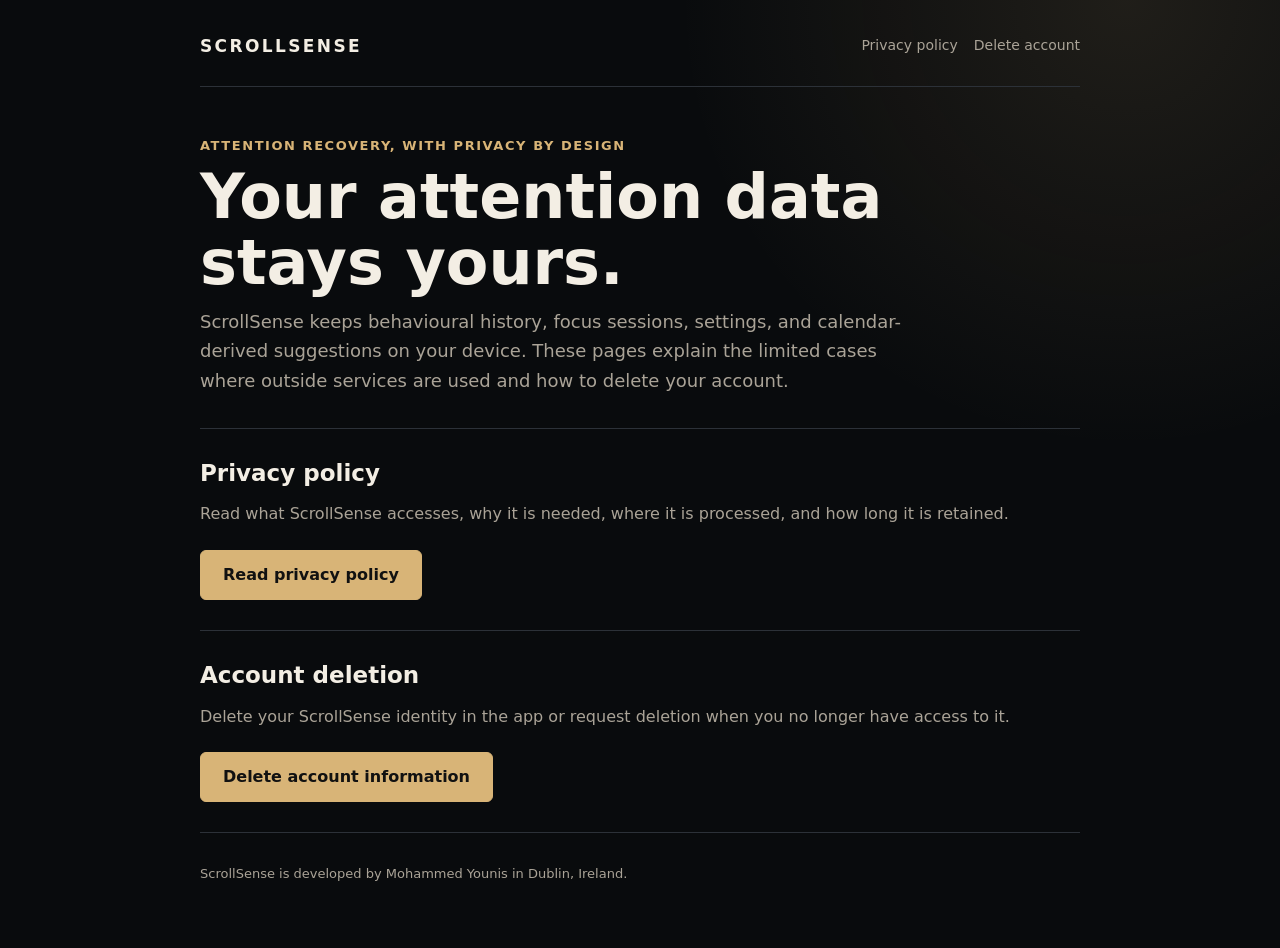
==== index.html @ c6dba680 "Publish ScrollSense legal pages" ====
<!doctype html>
<html lang="en">
<head>
  <meta charset="utf-8">
  <meta name="viewport" content="width=device-width, initial-scale=1">
  <meta name="description" content="ScrollSense privacy and account management information.">
  <title>ScrollSense Legal</title>
  <link rel="stylesheet" href="legal.css">
</head>
<body>
  <div class="shell">
    <header class="brand">
      <a class="brand-name" href="index.html">ScrollSense</a>
      <nav class="nav" aria-label="Legal pages">
        <a href="privacy-policy.html">Privacy policy</a>
        <a href="delete-account.html">Delete account</a>
      </nav>
    </header>
    <main>
      <div class="eyebrow">Attention recovery, with privacy by design</div>
      <h1>Your attention data stays yours.</h1>
      <p class="lede">
        ScrollSense keeps behavioural history, focus sessions, settings, and calendar-derived
        suggestions on your device. These pages explain the limited cases where outside services
        are used and how to delete your account.
      </p>
      <section>
        <h2>Privacy policy</h2>
        <p>Read what ScrollSense accesses, why it is needed, where it is processed, and how long it is retained.</p>
        <a class="action" href="privacy-policy.html">Read privacy policy</a>
      </section>
      <section>
        <h2>Account deletion</h2>
        <p>Delete your ScrollSense identity in the app or request deletion when you no longer have access to it.</p>
        <a class="action" href="delete-account.html">Delete account information</a>
      </section>
    </main>
    <footer>ScrollSense is developed by Mohammed Younis in Dublin, Ireland.</footer>
  </div>
</body>
</html>
---- legal.css ----
:root {
  color-scheme: dark;
  --bg: #090b0d;
  --surface: #12151a;
  --surface-strong: #191d23;
  --border: #2c3138;
  --text: #f3eee4;
  --muted: #aaa397;
  --gold: #d8b477;
  --danger: #e9a17c;
}

* {
  box-sizing: border-box;
}

html {
  background: var(--bg);
}

body {
  margin: 0;
  min-height: 100vh;
  background:
    radial-gradient(circle at 88% 0%, rgba(216, 180, 119, 0.11), transparent 28rem),
    var(--bg);
  color: var(--text);
  font-family: Inter, ui-sans-serif, system-ui, -apple-system, BlinkMacSystemFont, "Segoe UI", sans-serif;
  font-size: 16px;
  line-height: 1.65;
}

a {
  color: var(--gold);
}

a:hover {
  color: #f0d3a0;
}

.shell {
  width: min(880px, calc(100% - 32px));
  margin: 0 auto;
  padding: 28px 0 64px;
}

.brand {
  display: flex;
  align-items: center;
  justify-content: space-between;
  gap: 20px;
  padding: 4px 0 26px;
  border-bottom: 1px solid var(--border);
}

.brand-name {
  color: var(--text);
  font-size: 17px;
  font-weight: 750;
  letter-spacing: 0.14em;
  text-decoration: none;
  text-transform: uppercase;
}

.nav {
  display: flex;
  flex-wrap: wrap;
  gap: 16px;
}

.nav a {
  color: var(--muted);
  font-size: 14px;
  text-decoration: none;
}

main {
  padding-top: 48px;
}

.eyebrow {
  color: var(--gold);
  font-size: 13px;
  font-weight: 750;
  letter-spacing: 0.12em;
  text-transform: uppercase;
}

h1 {
  max-width: 760px;
  margin: 8px 0 12px;
  color: var(--text);
  font-size: clamp(36px, 7vw, 62px);
  line-height: 1.05;
}

.lede {
  max-width: 720px;
  margin: 0 0 32px;
  color: var(--muted);
  font-size: 18px;
}

.meta {
  display: inline-flex;
  margin-bottom: 34px;
  padding: 8px 12px;
  border: 1px solid var(--border);
  border-radius: 6px;
  background: var(--surface);
  color: var(--muted);
  font-size: 13px;
}

.notice {
  margin: 0 0 32px;
  padding: 18px 20px;
  border: 1px solid rgba(216, 180, 119, 0.4);
  border-radius: 8px;
  background: rgba(216, 180, 119, 0.08);
}

section {
  padding: 30px 0;
  border-top: 1px solid var(--border);
}

h2 {
  margin: 0 0 14px;
  font-size: 23px;
  line-height: 1.25;
}

h3 {
  margin: 24px 0 8px;
  font-size: 17px;
}

p,
ul,
ol {
  margin: 10px 0;
  color: var(--muted);
}

li + li {
  margin-top: 8px;
}

strong {
  color: var(--text);
}

.table-wrap {
  overflow-x: auto;
  margin-top: 18px;
  border: 1px solid var(--border);
  border-radius: 8px;
}

table {
  width: 100%;
  min-width: 660px;
  border-collapse: collapse;
  background: var(--surface);
}

th,
td {
  padding: 14px 16px;
  border-bottom: 1px solid var(--border);
  color: var(--muted);
  text-align: left;
  vertical-align: top;
}

th {
  color: var(--text);
  background: var(--surface-strong);
  font-size: 13px;
  letter-spacing: 0.04em;
}

tr:last-child td {
  border-bottom: 0;
}

.action {
  display: inline-flex;
  align-items: center;
  justify-content: center;
  min-height: 50px;
  margin-top: 12px;
  padding: 0 22px;
  border: 1px solid var(--gold);
  border-radius: 6px;
  background: var(--gold);
  color: #111;
  font-weight: 750;
  text-decoration: none;
}

.action:hover {
  background: #e6c793;
  color: #111;
}

.danger-note {
  color: var(--danger);
}

footer {
  padding-top: 30px;
  border-top: 1px solid var(--border);
  color: var(--muted);
  font-size: 13px;
}

@media (max-width: 600px) {
  .brand {
    align-items: flex-start;
    flex-direction: column;
  }

  main {
    padding-top: 34px;
  }

  .lede {
    font-size: 16px;
  }
}
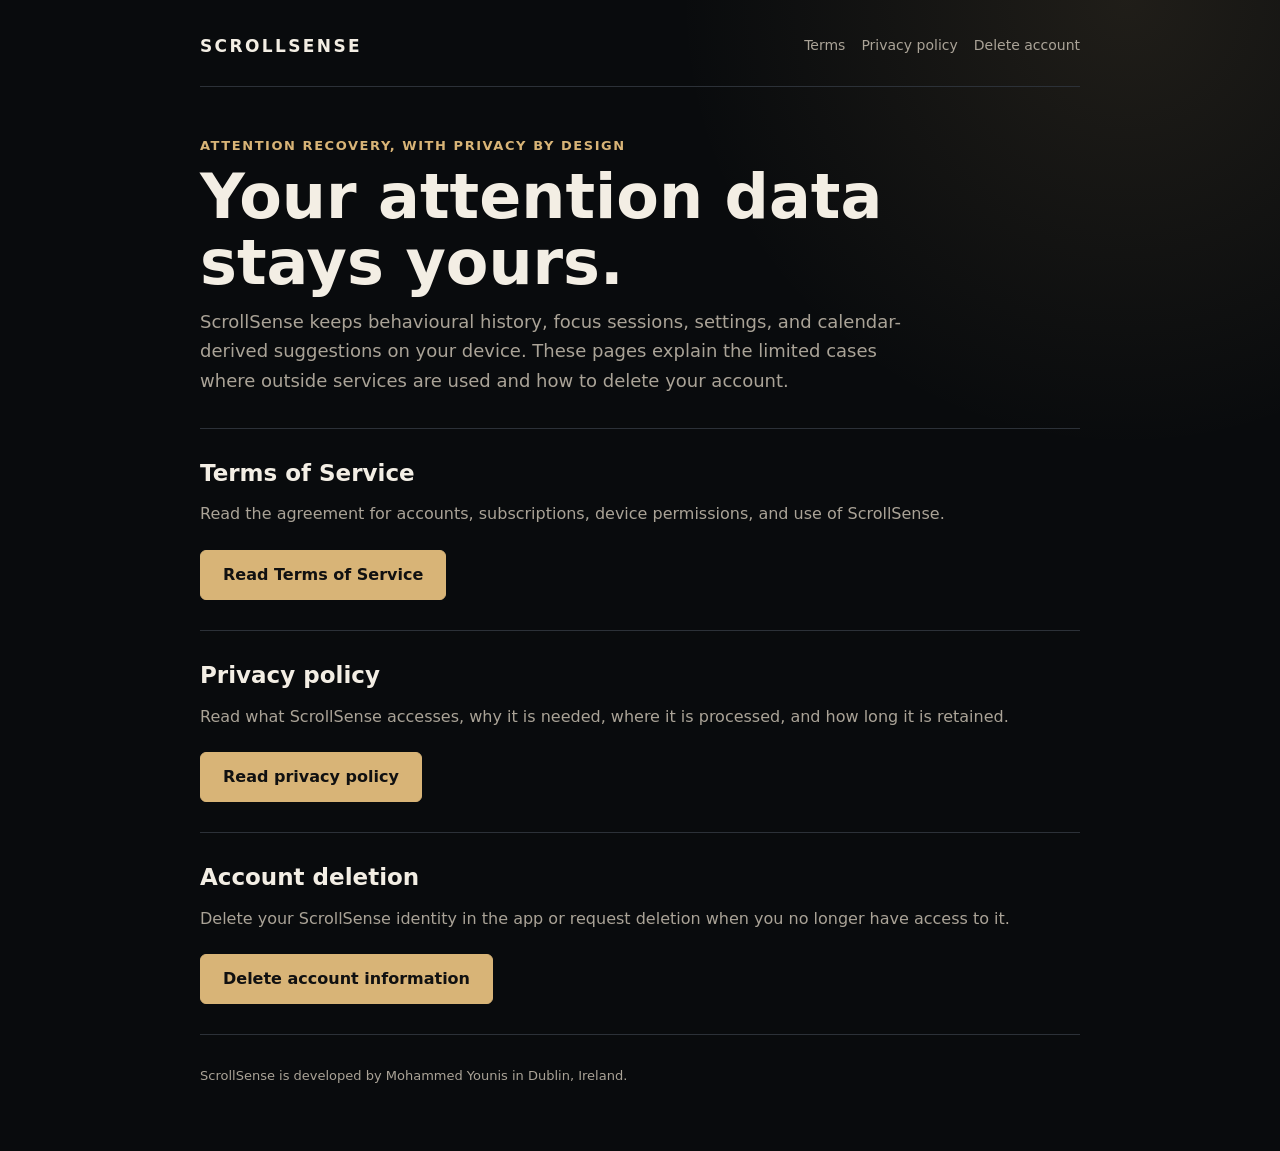
==== commit f45d5b0a: "Add terms and disclose local usage access" ====
--- a/index.html
+++ b/index.html
@@ -12,6 +12,7 @@
     <header class="brand">
       <a class="brand-name" href="index.html">ScrollSense</a>
       <nav class="nav" aria-label="Legal pages">
+        <a href="terms-of-service.html">Terms</a>
         <a href="privacy-policy.html">Privacy policy</a>
         <a href="delete-account.html">Delete account</a>
       </nav>
@@ -24,6 +25,11 @@
         suggestions on your device. These pages explain the limited cases where outside services
         are used and how to delete your account.
       </p>
+      <section>
+        <h2>Terms of Service</h2>
+        <p>Read the agreement for accounts, subscriptions, device permissions, and use of ScrollSense.</p>
+        <a class="action" href="terms-of-service.html">Read Terms of Service</a>
+      </section>
       <section>
         <h2>Privacy policy</h2>
         <p>Read what ScrollSense accesses, why it is needed, where it is processed, and how long it is retained.</p>
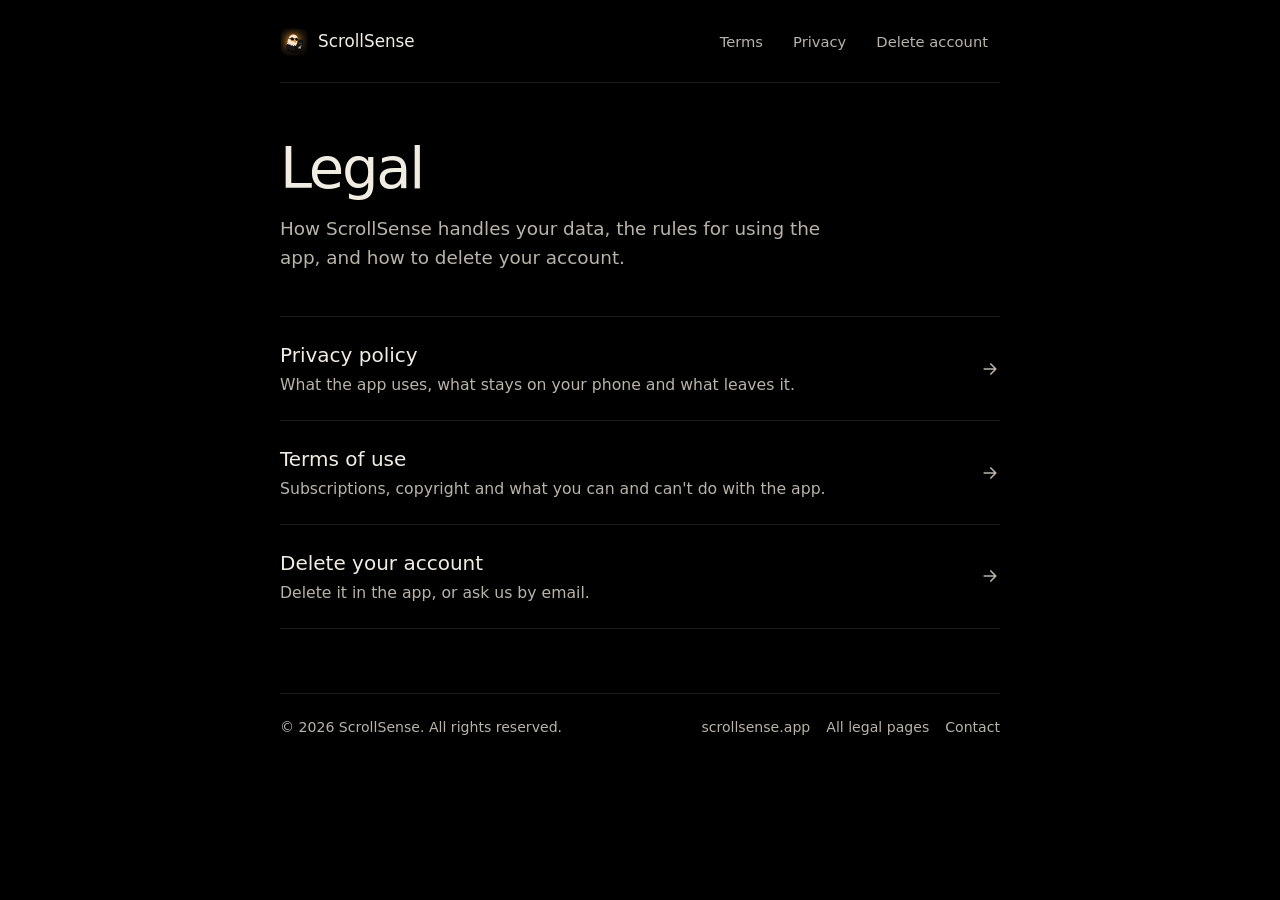
==== commit b40fbe66: "Restyle legal pages to match the website, cover iPhone, add copyright and no reverse engineering" ====
--- a/index.html
+++ b/index.html
@@ -2,46 +2,44 @@
 <html lang="en">
 <head>
   <meta charset="utf-8">
-  <meta name="viewport" content="width=device-width, initial-scale=1">
-  <meta name="description" content="ScrollSense privacy and account management information.">
-  <title>ScrollSense Legal</title>
+  <meta name="viewport" content="width=device-width, initial-scale=1, viewport-fit=cover">
+  <meta name="description" content="ScrollSense terms, privacy policy and account deletion.">
+  <meta name="theme-color" content="#000000">
+  <title>Legal | ScrollSense</title>
+  <link rel="icon" href="favicon.png" type="image/png">
+  <link rel="preload" href="fonts/dm-sans-latin-opsz-normal.woff2" as="font" type="font/woff2" crossorigin>
   <link rel="stylesheet" href="legal.css">
 </head>
 <body>
   <div class="shell">
-    <header class="brand">
-      <a class="brand-name" href="index.html">ScrollSense</a>
+    <header class="top">
+      <a class="brand" href="https://scrollsense.app"><img src="favicon.png" alt="" width="28" height="28">ScrollSense</a>
       <nav class="nav" aria-label="Legal pages">
         <a href="terms-of-service.html">Terms</a>
-        <a href="privacy-policy.html">Privacy policy</a>
+        <a href="privacy-policy.html">Privacy</a>
         <a href="delete-account.html">Delete account</a>
       </nav>
     </header>
     <main>
-      <div class="eyebrow">Attention recovery, with privacy by design</div>
-      <h1>Your attention data stays yours.</h1>
-      <p class="lede">
-        ScrollSense keeps behavioural history, focus sessions, settings, and calendar-derived
-        suggestions on your device. These pages explain the limited cases where outside services
-        are used and how to delete your account.
-      </p>
-      <section>
-        <h2>Terms of Service</h2>
-        <p>Read the agreement for accounts, subscriptions, device permissions, and use of ScrollSense.</p>
-        <a class="action" href="terms-of-service.html">Read Terms of Service</a>
-      </section>
-      <section>
-        <h2>Privacy policy</h2>
-        <p>Read what ScrollSense accesses, why it is needed, where it is processed, and how long it is retained.</p>
-        <a class="action" href="privacy-policy.html">Read privacy policy</a>
-      </section>
-      <section>
-        <h2>Account deletion</h2>
-        <p>Delete your ScrollSense identity in the app or request deletion when you no longer have access to it.</p>
-        <a class="action" href="delete-account.html">Delete account information</a>
-      </section>
+
+      <div class="intro">
+        <h1>Legal</h1>
+        <p class="lede">How ScrollSense handles your data, the rules for using the app, and how to delete your account.</p>
+      </div>
+      <div class="docs">
+        <a href="privacy-policy.html"><div><strong>Privacy policy</strong><span>What the app uses, what stays on your phone and what leaves it.</span></div><svg width="20" height="20" viewBox="0 0 24 24" fill="none" aria-hidden="true"><path d="M5 12h14M13 6l6 6-6 6" stroke="currentColor" stroke-width="2" stroke-linecap="round" stroke-linejoin="round"/></svg></a>
+        <a href="terms-of-service.html"><div><strong>Terms of use</strong><span>Subscriptions, copyright and what you can and can't do with the app.</span></div><svg width="20" height="20" viewBox="0 0 24 24" fill="none" aria-hidden="true"><path d="M5 12h14M13 6l6 6-6 6" stroke="currentColor" stroke-width="2" stroke-linecap="round" stroke-linejoin="round"/></svg></a>
+        <a href="delete-account.html"><div><strong>Delete your account</strong><span>Delete it in the app, or ask us by email.</span></div><svg width="20" height="20" viewBox="0 0 24 24" fill="none" aria-hidden="true"><path d="M5 12h14M13 6l6 6-6 6" stroke="currentColor" stroke-width="2" stroke-linecap="round" stroke-linejoin="round"/></svg></a>
+      </div>
     </main>
-    <footer>ScrollSense is developed by Mohammed Younis in Dublin, Ireland.</footer>
+    <footer>
+      <span>&copy; 2026 ScrollSense. All rights reserved.</span>
+      <nav aria-label="More">
+        <a href="https://scrollsense.app">scrollsense.app</a>
+        <a href="index.html">All legal pages</a>
+        <a href="mailto:mohammedbasman9@gmail.com">Contact</a>
+      </nav>
+    </footer>
   </div>
 </body>
 </html>
--- a/legal.css
+++ b/legal.css
@@ -1,232 +1,148 @@
+/* ScrollSense legal pages. Same look as scrollsense.app: black, warm white, one gold accent, DM Sans only. */
+@font-face {
+  font-family: "DM Sans";
+  font-style: normal;
+  font-display: swap;
+  font-weight: 100 1000;
+  src: url(fonts/dm-sans-latin-opsz-normal.woff2) format("woff2-variations");
+  unicode-range: U+0000-00FF, U+0131, U+0152-0153, U+02BB-02BC, U+02C6, U+02DA, U+02DC, U+0304, U+0308, U+0329, U+2000-206F, U+20AC, U+2122, U+2191, U+2193, U+2212, U+2215, U+FEFF, U+FFFD;
+}
+@font-face {
+  font-family: "DM Sans";
+  font-style: normal;
+  font-display: swap;
+  font-weight: 100 1000;
+  src: url(fonts/dm-sans-latin-ext-opsz-normal.woff2) format("woff2-variations");
+  unicode-range: U+0100-02BA, U+02BD-02C5, U+02C7-02CC, U+02CE-02D7, U+02DD-02FF, U+0304, U+0308, U+0329, U+1D00-1DBF, U+1E00-1E9F, U+1EF2-1EFF, U+2020, U+20A0-20AB, U+20AD-20C0, U+2113, U+2C60-2C7F, U+A720-A7FF;
+}
+
 :root {
   color-scheme: dark;
-  --bg: #090b0d;
-  --surface: #12151a;
-  --surface-strong: #191d23;
-  --border: #2c3138;
-  --text: #f3eee4;
-  --muted: #aaa397;
-  --gold: #d8b477;
-  --danger: #e9a17c;
+  --bg: #000;
+  --ink: #f2ede3;
+  --ink-2: rgba(242, 237, 227, 0.84);
+  --mute: #b9b3a9;
+  --line: rgba(242, 237, 227, 0.11);
+  --gold: #d4b786;
+  --gutter: max(20px, env(safe-area-inset-left, 0px));
 }
 
-* {
-  box-sizing: border-box;
-}
-
-html {
-  background: var(--bg);
-}
-
+* { box-sizing: border-box; }
+html { background: var(--bg); -webkit-text-size-adjust: 100%; scroll-behavior: smooth; scroll-padding-top: 24px; }
 body {
   margin: 0;
   min-height: 100vh;
-  background:
-    radial-gradient(circle at 88% 0%, rgba(216, 180, 119, 0.11), transparent 28rem),
-    var(--bg);
-  color: var(--text);
-  font-family: Inter, ui-sans-serif, system-ui, -apple-system, BlinkMacSystemFont, "Segoe UI", sans-serif;
-  font-size: 16px;
+  background: var(--bg);
+  color: var(--ink-2);
+  font-family: "DM Sans", system-ui, -apple-system, "Segoe UI", sans-serif;
+  font-size: 17px;
+  font-weight: 400;
   line-height: 1.65;
+  -webkit-font-smoothing: antialiased;
 }
+::selection { background: rgba(212, 183, 134, 0.35); color: var(--ink); }
 
-a {
-  color: var(--gold);
+a { color: var(--ink); text-decoration: underline; text-decoration-color: rgba(212, 183, 134, 0.6); text-underline-offset: 3px; transition: text-decoration-color 200ms ease; }
+a:hover { text-decoration-color: var(--gold); }
+a:focus-visible, .button:focus-visible { outline: 2px solid var(--gold); outline-offset: 3px; border-radius: 6px; }
+
+.shell { width: 100%; max-width: 760px; margin: 0 auto; padding: 24px var(--gutter) 64px; }
+
+/* Header */
+.top { display: flex; align-items: center; justify-content: space-between; gap: 16px 24px; flex-wrap: wrap; padding-bottom: 22px; border-bottom: 1px solid var(--line); }
+.brand { display: inline-flex; align-items: center; gap: 10px; color: var(--ink); font-weight: 500; font-size: 1.05rem; text-decoration: none; }
+.brand img { width: 28px; height: 28px; border-radius: 8px; }
+.nav { display: flex; flex-wrap: wrap; gap: 6px; }
+.nav a { padding: 6px 12px; border-radius: 999px; color: var(--mute); font-size: 0.92rem; font-weight: 500; text-decoration: none; transition: color 200ms ease, background-color 200ms ease; }
+.nav a:hover { color: var(--ink); background: rgba(242, 237, 227, 0.06); }
+.nav a[aria-current="page"] { color: var(--ink); background: rgba(242, 237, 227, 0.1); }
+
+/* Page title */
+.intro { padding: 56px 0 8px; }
+h1 { margin: 0; color: var(--ink); font-size: clamp(2.4rem, 7vw, 3.6rem); font-weight: 500; letter-spacing: -0.04em; line-height: 1.04; text-wrap: balance; }
+.lede { max-width: 36rem; margin: 16px 0 0; color: var(--mute); font-size: 1.15rem; line-height: 1.55; }
+.updated { margin: 18px 0 0; color: var(--mute); font-size: 0.88rem; font-variant-numeric: tabular-nums; }
+
+/* In short */
+.short { margin: 36px 0 0; padding: 22px 0; border-top: 1px solid var(--line); border-bottom: 1px solid var(--line); }
+.short h2 { margin: 0 0 12px; font-size: 1rem; color: var(--gold); letter-spacing: 0; }
+.short ul { margin: 0; padding: 0; list-style: none; display: grid; gap: 10px; }
+.short li { position: relative; padding-left: 22px; color: var(--ink); }
+.short li::before { content: ""; position: absolute; left: 2px; top: 0.72em; width: 7px; height: 7px; border-radius: 50%; background: var(--gold); }
+
+/* On this page */
+.toc { margin: 30px 0 0; }
+.toc p { margin: 0 0 8px; color: var(--mute); font-size: 0.88rem; font-weight: 600; }
+.toc ol { margin: 0; padding: 0; list-style: none; display: flex; flex-wrap: wrap; gap: 8px; }
+.toc a { display: inline-block; padding: 6px 12px; border: 1px solid var(--line); border-radius: 999px; color: var(--ink-2); font-size: 0.9rem; text-decoration: none; transition: border-color 200ms ease, color 200ms ease; }
+.toc a:hover { border-color: rgba(212, 183, 134, 0.6); color: var(--ink); }
+
+/* Sections */
+section { padding: 40px 0 0; }
+section + section { margin-top: 8px; }
+h2 { margin: 0 0 12px; color: var(--ink); font-size: clamp(1.35rem, 3vw, 1.6rem); font-weight: 500; letter-spacing: -0.02em; line-height: 1.25; text-wrap: balance; }
+h3 { margin: 26px 0 6px; color: var(--ink); font-size: 1.08rem; font-weight: 500; }
+p, ul, ol { margin: 10px 0 0; }
+ul, ol { padding-left: 1.25em; }
+li + li { margin-top: 8px; }
+li::marker { color: var(--mute); }
+strong { color: var(--ink); font-weight: 500; }
+
+/* Platform tag, used only where a line applies to one phone */
+.tag { display: inline-block; margin-right: 6px; padding: 1px 8px; border: 1px solid var(--line); border-radius: 999px; color: var(--mute); font-size: 0.78rem; font-weight: 600; vertical-align: 0.1em; white-space: nowrap; }
+
+/* Tables */
+.table-wrap { margin-top: 16px; overflow-x: auto; -webkit-overflow-scrolling: touch; }
+table { width: 100%; min-width: 560px; border-collapse: collapse; font-size: 0.95rem; }
+th, td { padding: 14px 16px 14px 0; border-bottom: 1px solid var(--line); text-align: left; vertical-align: top; }
+th { color: var(--mute); font-size: 0.85rem; font-weight: 600; }
+td:first-child { color: var(--ink); font-weight: 500; width: 28%; }
+
+/* Steps */
+.steps { counter-reset: step; list-style: none; padding: 0; display: grid; gap: 10px; margin-top: 14px; }
+.steps li { counter-increment: step; position: relative; margin: 0; padding-left: 40px; min-height: 28px; color: var(--ink); }
+.steps li::before { content: counter(step); position: absolute; left: 0; top: 0; width: 28px; height: 28px; border-radius: 50%; border: 1px solid var(--line); display: grid; place-items: center; color: var(--gold); font-size: 0.85rem; font-weight: 600; font-variant-numeric: tabular-nums; }
+
+.cols { display: grid; grid-template-columns: repeat(2, minmax(0, 1fr)); gap: 32px; }
+.cols > div { min-width: 0; }
+
+.note { margin-top: 16px; padding-left: 14px; border-left: 2px solid var(--gold); color: var(--ink); }
+
+/* Button, same pill as the website */
+.button { display: inline-flex; align-items: center; gap: 10px; height: 50px; margin-top: 18px; padding: 0 22px; border-radius: 999px; background: var(--ink); color: #0b0b0c; font-weight: 600; font-size: 1rem; text-decoration: none; transition: transform 160ms cubic-bezier(0.23, 1, 0.32, 1), background-color 200ms ease; }
+.button:hover { background: #fff; color: #0b0b0c; }
+.button:active { transform: scale(0.97); }
+.copy { display: inline-block; margin-top: 8px; color: var(--mute); font-size: 0.92rem; user-select: all; }
+
+/* Index cards: plain rows, no boxes */
+.docs { margin-top: 36px; border-top: 1px solid var(--line); }
+.docs a { display: grid; grid-template-columns: minmax(0, 1fr) auto; align-items: center; gap: 16px; padding: 22px 0; border-bottom: 1px solid var(--line); text-decoration: none; }
+.docs strong { display: block; font-size: 1.25rem; }
+.docs span { display: block; color: var(--mute); font-size: 0.98rem; }
+.docs svg { color: var(--mute); transition: transform 260ms cubic-bezier(0.23, 1, 0.32, 1), color 200ms ease; }
+.docs a:hover svg { transform: translateX(3px); color: var(--gold); }
+
+footer { margin-top: 64px; padding-top: 22px; border-top: 1px solid var(--line); display: flex; flex-wrap: wrap; justify-content: space-between; gap: 10px 20px; color: var(--mute); font-size: 0.88rem; }
+footer nav { display: flex; flex-wrap: wrap; gap: 16px; }
+footer a { color: var(--mute); text-decoration: none; }
+footer a:hover { color: var(--ink); }
+
+@media (max-width: 640px) {
+  body { font-size: 16px; }
+  .intro { padding-top: 40px; }
+  .cols { grid-template-columns: 1fr; gap: 8px; }
+  /* Stack the data table on phones so nothing scrolls sideways */
+  table, tbody, tr, td { display: block; min-width: 0; width: auto; }
+  thead { display: none; }
+  tr { padding: 16px 0; border-bottom: 1px solid var(--line); }
+  td { padding: 0; border: 0; }
+  td:first-child { width: auto; margin-bottom: 8px; }
+  td + td { margin-top: 6px; }
+  td:nth-child(2)::before, td:nth-child(3)::before { display: block; color: var(--mute); font-size: 0.8rem; font-weight: 600; }
+  td:nth-child(2)::before { content: "What it gets"; }
+  td:nth-child(3)::before { content: "Why"; }
 }
-
-a:hover {
-  color: #f0d3a0;
+@media (prefers-reduced-motion: reduce) {
+  html { scroll-behavior: auto; }
+  * { transition: none !important; }
 }
-
-.shell {
-  width: min(880px, calc(100% - 32px));
-  margin: 0 auto;
-  padding: 28px 0 64px;
-}
-
-.brand {
-  display: flex;
-  align-items: center;
-  justify-content: space-between;
-  gap: 20px;
-  padding: 4px 0 26px;
-  border-bottom: 1px solid var(--border);
-}
-
-.brand-name {
-  color: var(--text);
-  font-size: 17px;
-  font-weight: 750;
-  letter-spacing: 0.14em;
-  text-decoration: none;
-  text-transform: uppercase;
-}
-
-.nav {
-  display: flex;
-  flex-wrap: wrap;
-  gap: 16px;
-}
-
-.nav a {
-  color: var(--muted);
-  font-size: 14px;
-  text-decoration: none;
-}
-
-main {
-  padding-top: 48px;
-}
-
-.eyebrow {
-  color: var(--gold);
-  font-size: 13px;
-  font-weight: 750;
-  letter-spacing: 0.12em;
-  text-transform: uppercase;
-}
-
-h1 {
-  max-width: 760px;
-  margin: 8px 0 12px;
-  color: var(--text);
-  font-size: clamp(36px, 7vw, 62px);
-  line-height: 1.05;
-}
-
-.lede {
-  max-width: 720px;
-  margin: 0 0 32px;
-  color: var(--muted);
-  font-size: 18px;
-}
-
-.meta {
-  display: inline-flex;
-  margin-bottom: 34px;
-  padding: 8px 12px;
-  border: 1px solid var(--border);
-  border-radius: 6px;
-  background: var(--surface);
-  color: var(--muted);
-  font-size: 13px;
-}
-
-.notice {
-  margin: 0 0 32px;
-  padding: 18px 20px;
-  border: 1px solid rgba(216, 180, 119, 0.4);
-  border-radius: 8px;
-  background: rgba(216, 180, 119, 0.08);
-}
-
-section {
-  padding: 30px 0;
-  border-top: 1px solid var(--border);
-}
-
-h2 {
-  margin: 0 0 14px;
-  font-size: 23px;
-  line-height: 1.25;
-}
-
-h3 {
-  margin: 24px 0 8px;
-  font-size: 17px;
-}
-
-p,
-ul,
-ol {
-  margin: 10px 0;
-  color: var(--muted);
-}
-
-li + li {
-  margin-top: 8px;
-}
-
-strong {
-  color: var(--text);
-}
-
-.table-wrap {
-  overflow-x: auto;
-  margin-top: 18px;
-  border: 1px solid var(--border);
-  border-radius: 8px;
-}
-
-table {
-  width: 100%;
-  min-width: 660px;
-  border-collapse: collapse;
-  background: var(--surface);
-}
-
-th,
-td {
-  padding: 14px 16px;
-  border-bottom: 1px solid var(--border);
-  color: var(--muted);
-  text-align: left;
-  vertical-align: top;
-}
-
-th {
-  color: var(--text);
-  background: var(--surface-strong);
-  font-size: 13px;
-  letter-spacing: 0.04em;
-}
-
-tr:last-child td {
-  border-bottom: 0;
-}
-
-.action {
-  display: inline-flex;
-  align-items: center;
-  justify-content: center;
-  min-height: 50px;
-  margin-top: 12px;
-  padding: 0 22px;
-  border: 1px solid var(--gold);
-  border-radius: 6px;
-  background: var(--gold);
-  color: #111;
-  font-weight: 750;
-  text-decoration: none;
-}
-
-.action:hover {
-  background: #e6c793;
-  color: #111;
-}
-
-.danger-note {
-  color: var(--danger);
-}
-
-footer {
-  padding-top: 30px;
-  border-top: 1px solid var(--border);
-  color: var(--muted);
-  font-size: 13px;
-}
-
-@media (max-width: 600px) {
-  .brand {
-    align-items: flex-start;
-    flex-direction: column;
-  }
-
-  main {
-    padding-top: 34px;
-  }
-
-  .lede {
-    font-size: 16px;
-  }
-}
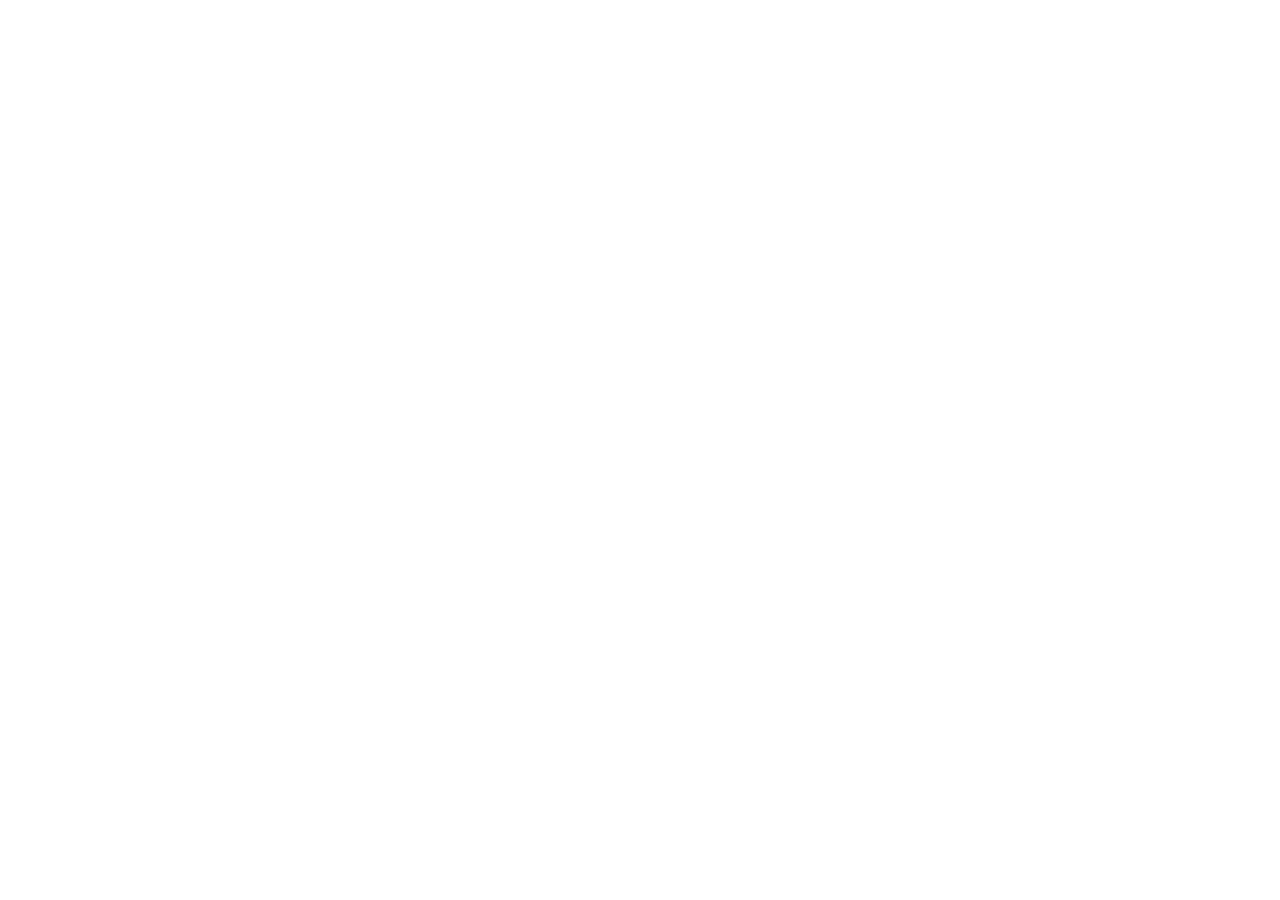
==== commit 49165000: "Legal pages moved to scrollsense.app: redirect the old addresses" ====
--- a/index.html
+++ b/index.html
@@ -2,44 +2,15 @@
 <html lang="en">
 <head>
   <meta charset="utf-8">
-  <meta name="viewport" content="width=device-width, initial-scale=1, viewport-fit=cover">
-  <meta name="description" content="ScrollSense terms, privacy policy and account deletion.">
-  <meta name="theme-color" content="#000000">
-  <title>Legal | ScrollSense</title>
-  <link rel="icon" href="favicon.png" type="image/png">
-  <link rel="preload" href="fonts/dm-sans-latin-opsz-normal.woff2" as="font" type="font/woff2" crossorigin>
-  <link rel="stylesheet" href="legal.css">
+  <meta name="viewport" content="width=device-width, initial-scale=1">
+  <title>Moved to scrollsense.app</title>
+  <link rel="canonical" href="https://scrollsense.app/legal/">
+  <meta http-equiv="refresh" content="0; url=https://scrollsense.app/legal/">
+  <meta name="robots" content="noindex">
+  <style>body{margin:0;min-height:100vh;display:grid;place-items:center;background:#000;color:#f2ede3;font:17px/1.6 system-ui,sans-serif;text-align:center;padding:24px}a{color:#d4b786}</style>
 </head>
 <body>
-  <div class="shell">
-    <header class="top">
-      <a class="brand" href="https://scrollsense.app"><img src="favicon.png" alt="" width="28" height="28">ScrollSense</a>
-      <nav class="nav" aria-label="Legal pages">
-        <a href="terms-of-service.html">Terms</a>
-        <a href="privacy-policy.html">Privacy</a>
-        <a href="delete-account.html">Delete account</a>
-      </nav>
-    </header>
-    <main>
-
-      <div class="intro">
-        <h1>Legal</h1>
-        <p class="lede">How ScrollSense handles your data, the rules for using the app, and how to delete your account.</p>
-      </div>
-      <div class="docs">
-        <a href="privacy-policy.html"><div><strong>Privacy policy</strong><span>What the app uses, what stays on your phone and what leaves it.</span></div><svg width="20" height="20" viewBox="0 0 24 24" fill="none" aria-hidden="true"><path d="M5 12h14M13 6l6 6-6 6" stroke="currentColor" stroke-width="2" stroke-linecap="round" stroke-linejoin="round"/></svg></a>
-        <a href="terms-of-service.html"><div><strong>Terms of use</strong><span>Subscriptions, copyright and what you can and can't do with the app.</span></div><svg width="20" height="20" viewBox="0 0 24 24" fill="none" aria-hidden="true"><path d="M5 12h14M13 6l6 6-6 6" stroke="currentColor" stroke-width="2" stroke-linecap="round" stroke-linejoin="round"/></svg></a>
-        <a href="delete-account.html"><div><strong>Delete your account</strong><span>Delete it in the app, or ask us by email.</span></div><svg width="20" height="20" viewBox="0 0 24 24" fill="none" aria-hidden="true"><path d="M5 12h14M13 6l6 6-6 6" stroke="currentColor" stroke-width="2" stroke-linecap="round" stroke-linejoin="round"/></svg></a>
-      </div>
-    </main>
-    <footer>
-      <span>&copy; 2026 ScrollSense. All rights reserved.</span>
-      <nav aria-label="More">
-        <a href="https://scrollsense.app">scrollsense.app</a>
-        <a href="index.html">All legal pages</a>
-        <a href="mailto:mohammedbasman9@gmail.com">Contact</a>
-      </nav>
-    </footer>
-  </div>
+  <p>This page has moved to <a href="https://scrollsense.app/legal/">https://scrollsense.app/legal/</a>.</p>
+  <script>location.replace('https://scrollsense.app/legal/');</script>
 </body>
 </html>
